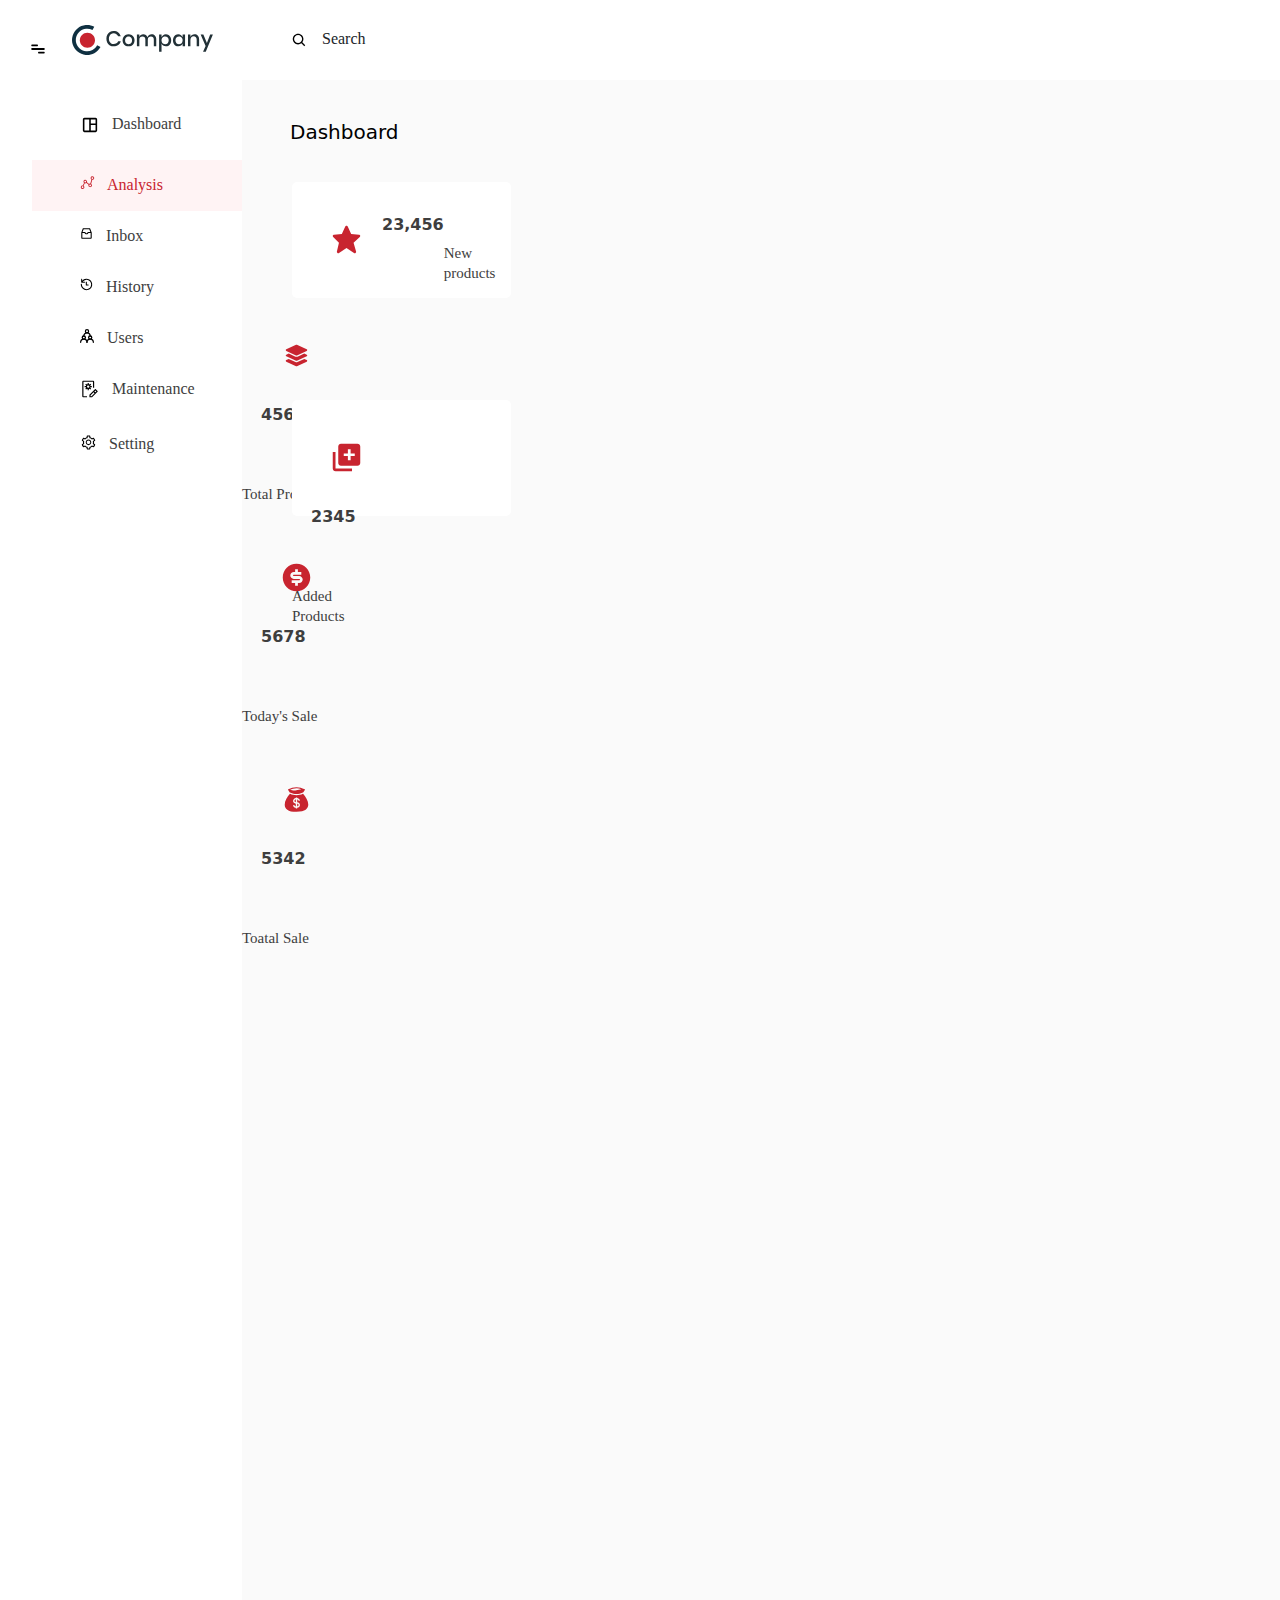
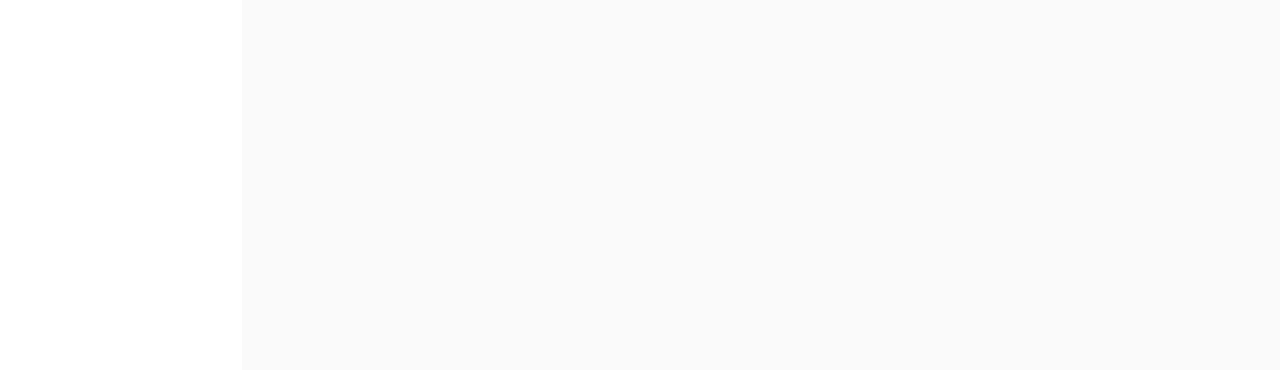
==== dashboard.html @ 7a3f30d1 "v2" ====
<!DOCTYPE html>
<html lang="en">

<head>
        <meta charset="UTF-8" /> 
        <meta name="viewport" content="width=device-width, initial-scale=1.0" />
    <title></title>

     <link href="./css/dashboard.css" type="text/css" rel="stylesheet" >
     <link rel="stylesheet" href="css/bootstrap.min.css">
    
</head>


<body>
    
   
    <div class="ab">
        <div class="navbar-brand">
            
            <img class="mbar" src="./images/menu-bar.svg" alt="menubar">

            <img class="hlogo" src="./images/header-logo.svg" alt="company logo">
            
            <img class="searicon" src="./images/search-icon.svg">
        
            <p class="search">Search</p>

            <img class="notification" src="./images/notification-icon.svg" alt="notification"> 

            <img class="profile" src="./images/profile.png" alt="profile">

            <p class="profilenm">John Doe</p>

            <img class="downarrow" src="./images/downward-arrow.svg">

        </div>
       
        <div class="s1">
          <ul class="sid">
            <li class="l1">
                <img src="./images/dashboard-default.svg"> <p>Dashboard</p>
            </li>
            
            <li class="l2">
                <img  src="./images/graph-active.svg"> <p>Analysis</p>
            </li>
           
            <li class="l3">
                <img src="./images/inbox-default.svg"> <p>Inbox</p>
            </li>

            <li class="l3">
                <img src="./images/clock-default.svg"> <p>History</p>
            </li>
       
            <li class="l4">
                <img src="./images/user-default.svg"> <p>Users</p>
            </li>

            
            <li class="l5">
                <img src="./images/maintenance-default.svg"> <p>Maintenance</p>
            </li>

            <li class="l6">
                <img src="./images/setting-default.svg"> <p>Setting</p>
            </li>

          </ul>
        </div>
      
            <div class="cont">

                <h5>Dashboard</h5>

             <div class="nprod">
                <img src="./images/star.svg" alt="star" class="im">
                <p class="nume"><b>23,456</b></p>
                <p class="text">New products</p>
            </div>
            <div class="aprod">
                <img src="./images/new-product.svg" alt="new-product" class="im">
                <p class="nume"><b>2345</b></p>
                <p class="text">Added Products</p>
            </div>
            <div class="tprod">
                <img src="./images/total-product.svg" alt="total-product" class="im">
                <p class="nume"><b>456</b></p>
                <p class="text">Total Products</p>
            </div>
            <div class="tday">
                <img src="./images/dollar-filled.svg" alt="dollar-filled" class="im">
                <p class="nume"><b>5678</b></p>
                <p class="text">Today's Sale</p>
            </div>
            <div class="total">
                <img src="./images/money-bag.svg" alt="money-bag" class="im">
                <p class="nume"><b>5342</b></p>
                <p class="text">Toatal Sale</p>
            </div>
                
            </div>
            
             
      
                 
    </div>
 



     
</body>
</html>
---- css/dashboard.css ----
.ab{
    top: 0px;
    left: 0px;
    width: 1560px;
    height: 1970px;
    background: #FAFAFA 0% 0% no-repeat padding-box;
    opacity: 1;
}

.navbar-brand {
    top: 0px;
    left: 0px;
    width: 1560px;
    height: 80px;
    /* UI Properties */
    background: #FFFFFF 0% 0% no-repeat padding-box;
    opacity: 1;
    display: flex;

}

.mbar{
margin-top: 34px;
margin-left: 29px;
width: 18px;
height: 30px;
/* UI Properties */

opacity: 1;
}
.hlogo{
margin-top: 25px;
margin-left: 25px;
width: 142px;
height: 30px;
/* UI Properties */
opacity: 1;
}
.searicon{
margin-top: 32px;
margin-left: 77px;
width: 16px;
height: 16px;
opacity: 1;

}

.search{
margin-top: 28px;
margin-left: 15px;
width: 49px;
height: 21px;
/* UI Properties */
text-align: left;
font: normal normal normal 16px/21px Roboto;
letter-spacing: 0px;

opacity: 1;
flex: 1;
}

.notification{

    margin-top: 28px;
    margin-left: 925px;
    width: 22px;
    height: 21px;
    /* UI Properties */
    
    opacity: 1;

}

.profile{
margin-top: 18px;
margin-left: 53px;
width: 44px;
height: 44px;
background: no-repeat padding-box;
opacity: 1;
}

.profilenm{
margin-top: 28px;
margin-left: 12px;
width: 68px;
height: 21px;
/* UI Properties */
text-align: left;
font: normal normal normal 16px/21px Roboto;
letter-spacing: 0px;
color: #000000;
opacity: 1;
}
.downarrow{
margin-top: 37px;
margin-right: 44px;
width: 15   px;
height: 15px;
/* UI Properties */
opacity: 1;

}
.s1{
    display: flex;
}
.sid{
position: absolute;
top: 80px;
left: 0px;
width: 242px;
height: 1890px;
/* UI Properties */
background: #FFFFFF 0% 0% no-repeat padding-box;
opacity: 1;


}

.l1{
    display: flex;
    margin-bottom: 10px;

}
.l1 img{
margin-top: 35px;
margin-left: 48px;
width: 20px;
height: 20px;

/* UI Properties */
opacity: 1;

}
.l1 p{
    margin-top: 33px;
    margin-left: 12px;
    width: 78px;
    height: 21px;
    text-align: left;
    font: normal normal normal 16px/21px Roboto;
    letter-spacing: 0px;
    color: #3E3E3E;
    opacity: 1;
}
.l2 {
    display:flex;
    background-color: #FFF3F4;
}

.l2 img{

    margin-top: 15px;
    margin-left: 48px;
width: 15px;
height: 15px;
/* UI Properties */
opacity: 1;


}

.l2 p{
position: relative;
margin-top: 14px;
    margin-left: 12px;
height: 21px;
text-align: left;
font: normal normal normal 16px/21px Roboto;
letter-spacing: 0px;
color: #C8242F;
opacity: 1;
flex: left;
}


.l3 {
    display: flex;

}

.l3 img{
margin-top: 15px;
margin-left: 47px;
width: 15px;
height: 15px;

opacity: 1;}

.l3 p{

margin-top: 14px;
margin-left: 12px;
width: 39px;
height: 21px;

text-align: left;
font: normal normal normal 16px/21px Roboto;
letter-spacing: 0px;
color: #3E3E3E;
opacity: 1;

}

.l4{
    display: flex;
}

.l4 img{

margin-top: 15px;
margin-left: 47px;
width: 16px;
height: 16px;
opacity: 1;
}

.l4 p{
 margin-top: 14px;
margin-left: 12px;
width: 51px;
height: 21px;
/* UI Properties */
text-align: left;
font: normal normal normal 16px/21px Roboto;
letter-spacing: 0px;
color: #3E3E3E;
opacity: 1;
}

.l5{
       display: flex;   
}

.l5 img{
    margin-top: 15px;
    margin-left: 48px;
    width: 20px;
    height: 20px;
   
    opacity: 1; 
}

.l5 p{
    margin-top: 14px;
    margin-left: 12px;
width: 100px;
height: 25px;
/* UI Properties */
text-align: left;
font: normal normal normal 16px/21px Roboto;
letter-spacing: 0px;
color: #3E3E3E;
opacity: 1;
}

.l6{
    display: flex;
}

.l6 img{
    margin-top: 15px;
    margin-left: 48px;
width: 17px;
height: 17px;
/* UI Properties */
opacity: 1;
}
.l6 p{
     
    margin-top: 14px;
    margin-left: 12px;
    width: 50px;
    height: 21px;
    text-align: left;
    font: normal normal normal 16px/21px Roboto;
    letter-spacing: 0px;
    color: #3E3E3E;
    opacity: 1;
    

}


.sl{
    
    top: 0px;
    left: 0px;
    width: 1560px;
    height: 1890px;
    /* UI Properties */
    background: #FAFAFA 0% 0% no-repeat padding-box;
    opacity: 1;
   
}

.cont{
    position: absolute;
    margin-left: 242px;
    width: 1318px;
    height: 1890px;

    
}

.cont h5{
   
margin-top: 40px;
margin-left: 48px;
width: 113px;
height: 39px;
/* UI Properties */
text-align: left;
font: normal normal medium 30px/39px Roboto;
letter-spacing: 0px;
color: #000000;
opacity: 1;
position: absolute;
}
.nprod{
display: flex;
margin-top: 102px;
margin-left: 50px;
width: 219px;
height: 116px;
/* UI Properties */
background: #FFFFFF 0% 0% no-repeat padding-box;
border-radius: 5px;
opacity: 1;
}

.im{
margin-top: 41px;
margin-left: 38px;
width: 33px;
height: 33px;
/* UI Properties */
opacity: 1;
}

.nume{
margin-top: 31px;
margin-left: 19px;
width: 77px;
height: 20px;
/* UI Properties */
text-align: left;
font: normal normal medium 25px/33px Roboto;
letter-spacing: 0px;
color: #3E3E3E;
opacity: 1;
}

.text {

    margin-top: 61px;
    
    width: 94px;
height: 20px;
/* UI Properties */
text-align: left;
font: normal normal normal 15px/20px Roboto;
letter-spacing: 0px;
color: #3E3E3E;
opacity: 1;
}

.aprod{

    margin-top: 102px;
    margin-left: 50px;
width: 219px;
height: 116px;
/* UI Properties */
background: #FFFFFF 0% 0% no-repeat padding-box;
border-radius: 5px;
opacity: 1;
position: absolute;

}
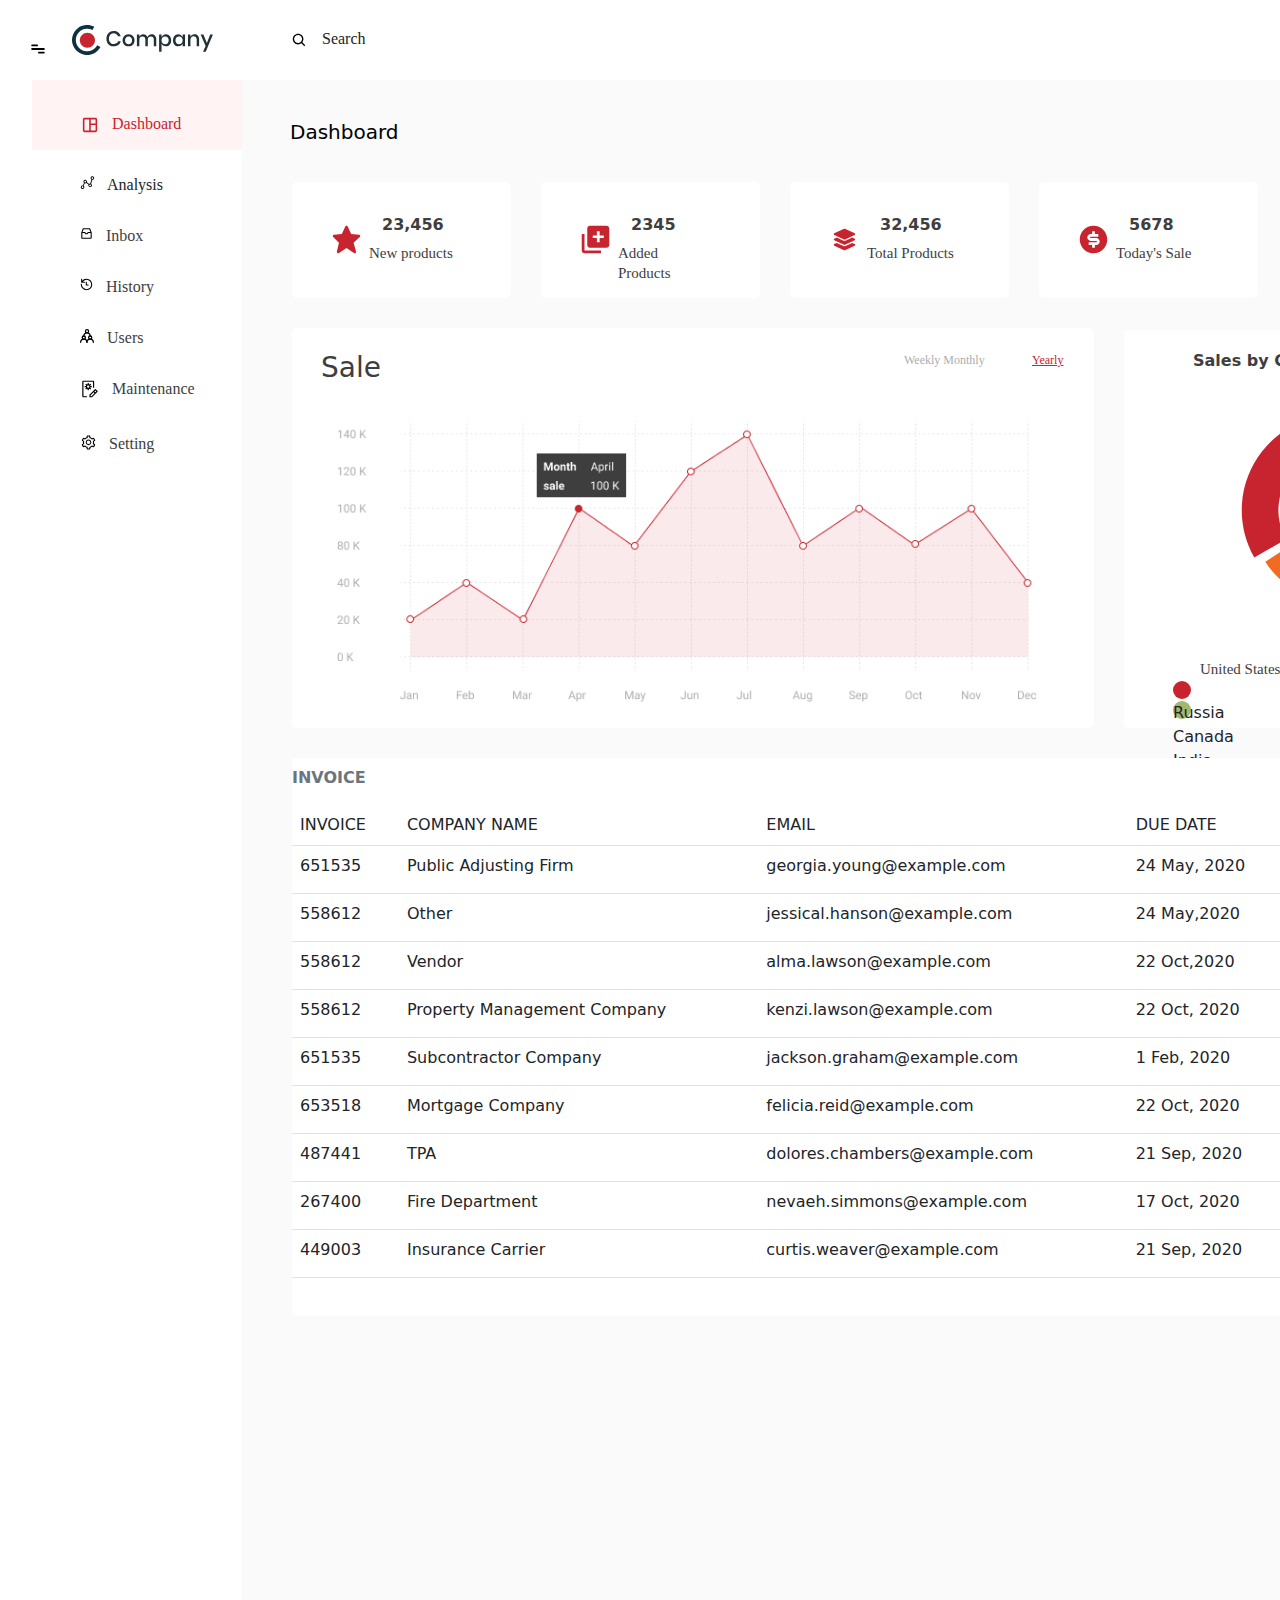
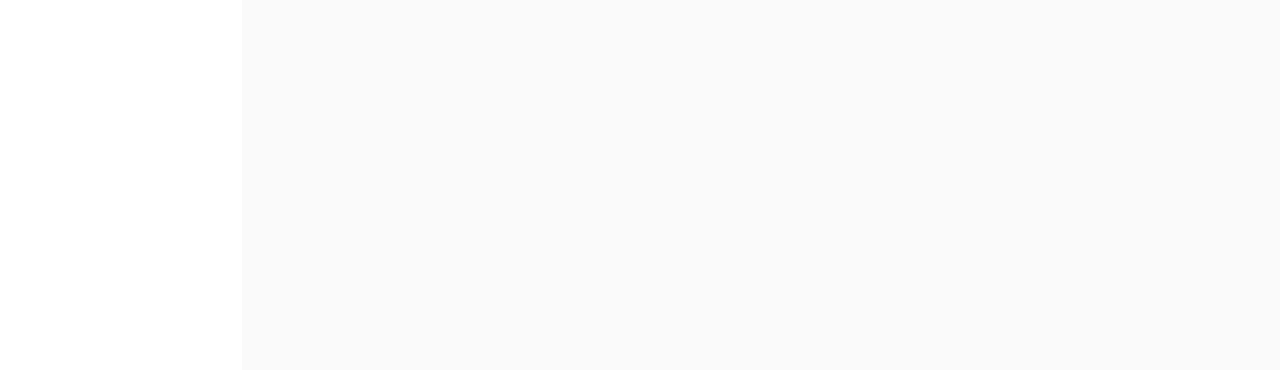
==== commit e98b8d5c: "v3" ====
--- a/dashboard.html
+++ b/dashboard.html
@@ -5,9 +5,9 @@
         <meta charset="UTF-8" /> 
         <meta name="viewport" content="width=device-width, initial-scale=1.0" />
     <title></title>
-
+    <link rel="stylesheet" href="css/bootstrap.min.css">
      <link href="./css/dashboard.css" type="text/css" rel="stylesheet" >
-     <link rel="stylesheet" href="css/bootstrap.min.css">
+     
     
 </head>
 
@@ -39,11 +39,11 @@
         <div class="s1">
           <ul class="sid">
             <li class="l1">
-                <img src="./images/dashboard-default.svg"> <p>Dashboard</p>
+                <img src="./images/dashboard-active.svg"> <p>Dashboard</p>
             </li>
             
             <li class="l2">
-                <img  src="./images/graph-active.svg"> <p>Analysis</p>
+                <img  src="./images/graph-default.svg"> <p>Analysis</p>
             </li>
            
             <li class="l3">
@@ -73,7 +73,7 @@
             <div class="cont">
 
                 <h5>Dashboard</h5>
-
+<div class="flx">
              <div class="nprod">
                 <img src="./images/star.svg" alt="star" class="im">
                 <p class="nume"><b>23,456</b></p>
@@ -84,11 +84,13 @@
                 <p class="nume"><b>2345</b></p>
                 <p class="text">Added Products</p>
             </div>
+           
             <div class="tprod">
                 <img src="./images/total-product.svg" alt="total-product" class="im">
-                <p class="nume"><b>456</b></p>
+                <p class="nume"><b>32,456</b></p>
                 <p class="text">Total Products</p>
             </div>
+            
             <div class="tday">
                 <img src="./images/dollar-filled.svg" alt="dollar-filled" class="im">
                 <p class="nume"><b>5678</b></p>
@@ -96,13 +98,141 @@
             </div>
             <div class="total">
                 <img src="./images/money-bag.svg" alt="money-bag" class="im">
-                <p class="nume"><b>5342</b></p>
+                <p class="nume"><b>33,5342</b></p>
                 <p class="text">Toatal Sale</p>
-            </div>
+            </div> 
                 
-            </div>
-            
-             
+        </div>
+
+        <div class="chart">
+        
+             <div class="chart1">
+                <h3>Sale</h3>
+                <h5>Weekly  Monthly</h5>
+                <h6>Yearly</h6>
+                <img src="./images/data-graph.png">
+            </div>
+                  <div class="chart2">
+                <h6><b>Sales by Country</b></h6>
+                  <div class="impie"> <img src="./images/pie-chart.svg">
+                  </div>
+               
+                
+                     <div class="chart3">
+                            <span class="dotred"></span><div class="us">United States of America</div>
+                             <span class="dotgreen"><div class="cana">Russia</div>
+                                <span class="dotorng"></span><div class="rus">Canada</h6>
+                              <span class="dotyell"><div class="ind">India</div>
+                            
+                    </div>
+                     </div>
+                 
+                   </div>
+        </div>
+
+        <div class="aa">
+
+            <table class="table caption-top  text-nowrap table.responsive">
+                
+         <caption id="abc"><b>INVOICE <h6 class="xy">View All</h6></b></caption>
+           <tr class="t1.me-5">
+             <td scope="col">INVOICE</td>
+             <td scope="col" id="w1" >COMPANY NAME</td>
+             <td scope="col" id="w3">EMAIL</td>
+             <td scope="col">DUE DATE</td>
+             <td scope="col">STATUS</td>
+             <td scope="col">AMOUNT</td>
+           </tr>
+         <tbody >
+           <tr>
+             <td scope="row">651535</td>
+             <td>Public Adjusting Firm</td>
+             <td>georgia.young@example.com</td>
+             <td>24 May, 2020</td>
+             <td><div id="m1">paid</div></td>
+             <td>$47,800</td>
+           </tr>
+           <tr>
+             <td scope="row">558612</td>
+             <td>Other</td>
+             <td>jessical.hanson@example.com</td>
+             <td>24 May,2020</td>
+             <td><div id="m1">paid</div></td>
+             <td>$20,900</td>
+           </tr>
+           <tr>
+             <td scope="row">558612</td>
+             <td>Vendor</td>
+             <td>alma.lawson@example.com</td>
+             <td>22 Oct,2020</td>
+             <td><div id="m1">paid</div></td>
+             <td>$10,570</td>
+           </tr>
+       
+        <tr>
+             <td scope="row">558612</td>
+             <td>Property Management Company</td>
+             <td>kenzi.lawson@example.com</td>
+             <td>22 Oct, 2020</td>
+             <td><div id="m1">paid</div></td>
+             <td>$10,570</td>
+           </tr>
+       
+       
+          <tr>
+             <td scope="row">651535</td>
+             <td>Subcontractor Company</td>
+             <td>jackson.graham@example.com</td>
+             <td>1 Feb, 2020</td>
+             <td><div id="f2">Failed</div></td>
+             <td>$10,200</td>
+           </tr>
+        
+         <tr>
+             <td scope="row">653518</td>
+             <td>Mortgage Company</td>
+             <td>felicia.reid@example.com</td>
+             <td>22 Oct, 2020</td>
+             <td><div id="pd1">Padding</div></td>
+             <td>$12,600</td>
+           </tr>
+       
+       
+           <tr>
+             <td scope="row">487441</td>
+             <td>TPA</td>
+             <td>dolores.chambers@example.com</td>
+             <td>21 Sep, 2020</td>
+             <td><div id="m1">paid</div></td>
+             <td>$11,170</td>
+           </tr>
+       
+           <tr>
+             <td scope="row">267400</td>
+             <td>Fire Department</td>
+             <td>nevaeh.simmons@example.com</td>
+             <td>17 Oct, 2020</td>
+             <td><div id="f2">Failed</div></td></td>
+             <td>$28,000</td>
+           </tr>
+       
+           <tr>
+             <td scope="row">449003</td>
+             <td>Insurance Carrier</td>
+             <td>curtis.weaver@example.com</td>
+             <td>21 Sep, 2020</td>
+             <td><div id="m1">paid</div></td>
+             <td>$10,000</td>
+           </tr>
+       
+         </tbody>
+       </table>
+            
+        </div>
+
+
+            
+ </div>          
       
                  
     </div>
--- a/css/dashboard.css
+++ b/css/dashboard.css
@@ -131,6 +131,9 @@
 /* UI Properties */
 opacity: 1;
 
+}
+.l1{
+    background-color: #FFF3F4;
 }
 .l1 p{
     margin-top: 33px;
@@ -140,12 +143,13 @@
     text-align: left;
     font: normal normal normal 16px/21px Roboto;
     letter-spacing: 0px;
-    color: #3E3E3E;
+    
+    color: #C8242F;
     opacity: 1;
 }
 .l2 {
     display:flex;
-    background-color: #FFF3F4;
+    
 }
 
 .l2 img{
@@ -168,7 +172,7 @@
 text-align: left;
 font: normal normal normal 16px/21px Roboto;
 letter-spacing: 0px;
-color: #C8242F;
+
 opacity: 1;
 flex: left;
 }
@@ -317,6 +321,10 @@
 opacity: 1;
 position: absolute;
 }
+
+.flx{
+    display:flex;
+}
 .nprod{
 display: flex;
 margin-top: 102px;
@@ -329,6 +337,7 @@
 opacity: 1;
 }
 
+
 .im{
 margin-top: 41px;
 margin-left: 38px;
@@ -354,7 +363,7 @@
 .text {
 
     margin-top: 61px;
-    
+    margin-left: -90px;
     width: 94px;
 height: 20px;
 /* UI Properties */
@@ -367,14 +376,304 @@
 
 .aprod{
 
+    display: flex;
     margin-top: 102px;
-    margin-left: 50px;
-width: 219px;
-height: 116px;
+    margin-left: 30px;
+    width: 219px;
+    height: 116px;
+    /* UI Properties */
+    background: #FFFFFF 0% 0% no-repeat padding-box;
+    border-radius: 5px;
+    opacity: 1;
+    }
+
+
+
+
+.tprod
+{
+    
+    display: flex;
+    margin-top: 102px;
+    margin-left: 30px;
+    width: 219px;
+    height: 116px;
+    /* UI Properties */
+    background: #FFFFFF 0% 0% no-repeat padding-box;
+    border-radius: 5px;
+    opacity: 1;
+}
+.tday{
+    display: flex;
+    margin-top: 102px;
+    margin-left: 30px;
+    width: 219px;
+    height: 116px;
+    /* UI Properties */
+    background: #FFFFFF 0% 0% no-repeat padding-box;
+    border-radius: 5px;
+    opacity: 1;
+}
+.total{
+    display: flex;
+    margin-top: 102px;
+    margin-left: 30px;
+    width: 219px;
+    height: 116px;
+    /* UI Properties */
+    background: #FFFFFF 0% 0% no-repeat padding-box;
+    border-radius: 5px;
+    opacity: 1;
+}
+
+.chart{
+    display: flex;
+
+}
+
+.chart1{
+   margin-top: 30px;
+   margin-left: 50px;
+width: 802px;
+height: 400px;
 /* UI Properties */
 background: #FFFFFF 0% 0% no-repeat padding-box;
 border-radius: 5px;
 opacity: 1;
-position: absolute;
-
+}
+
+.chart1 img{
+    margin-top: 45px;
+    margin-left: 45px;
+    width: 700px;
+    height: 250pxpx;
+    opacity: 1;
+
+}
+.chart h3{
+    margin-top: 23px;
+    margin-left: 29px;
+    width: 43px;
+    height: 29px;
+    /* UI Properties */
+    text-align: left;
+    font: normal normal medium 22px/29px Roboto;
+    letter-spacing: 0px;
+    color: #3E3E3E;
+    opacity: 1;
+    position: absolute;
+}
+.chart1 h6{
+  
+    position: relative;
+    margin-top: 24px;
+margin-left:740px;
+width: 33px;
+height: 16px;
+/* UI Properties */
+text-align: left;
+font: normal normal normal 12px/16px Roboto;
+letter-spacing: 0px;
+color: #C8242F;
+text-decoration: underline #C8242F;
+padding-bottom: 2px;
+opacity: 1;
+}
+
+.chart h5{
+    margin-top: 24px;
+    margin-left:612px;
+width: 108px;
+height: 16px;
+/* UI Properties */
+text-align: left;
+font: normal normal normal 12px/16px Roboto;
+letter-spacing: 0px;
+color: #ADADAD;
+opacity: 1;
+}
+
+.chart2{
+    margin-top: 32px;
+margin-left: 30px;
+width: 385px;
+height: 398px;
+/* UI Properties */
+background: #FFFFFF 0% 0% no-repeat padding-box;
+border-radius: 5px;
+opacity: 1;
+}
+.chart2 h6{
+    position: relative;
+    margin-top:21px;
+    margin-left: 69px;
+width: 165px;
+height: 29px;
+/* UI Properties */
+text-align: left;
+font: normal normal medium 22px/29px Roboto;
+letter-spacing: 0px;
+color: #3E3E3E;
+opacity: 1;
+
+}
+.impie img{
+    align-items: center;
+    margin-left: 100px;
+    width: 230px;
+    height: 250px;
+    opacity: 1;
+
+}
+
+
+.dotred {
+    position: absolute;
+    margin-top: 22px;
+    margin-left: 49px;
+     width: 18px;
+    height: 18px;
+    /* UI Properties */
+    background: #C8242F 0% 0% no-repeat padding-box;
+    border-radius: 50%;
+    opacity: 1;
+    display: inline-block;
+
+}
+
+.dotgreen{
+    position: absolute;
+    margin-top: 22px;
+    margin-left: 49px;
+     width: 18px;
+    height: 18px;
+    
+    background: #A2B86C 0% 0% no-repeat padding-box;
+    border-radius: 50%;
+    opacity: 1;
+    display: inline-block;
+}
+/*
+.dotorng{
+    margin-top: 22px;
+    margin-left: 49px;
+    width: 18px;
+    height: 18px;
+   
+    background: #F16C20 0% 0% no-repeat padding-box;
+    border-radius: 50%;
+    opacity: 1;
+    display: inline-block;
+}
+
+.dotyell{
+    margin-top:22px;
+    margin-left: 49px;
+    width: 18px;
+    height: 18px;
+     UI Properties
+    background: #EBC844 0% 0% no-repeat padding-box;
+    border-radius: 50%;
+    opacity: 1;
+    display: inline-block;
+
+}
+*/
+.us{
+    margin-top:  21px;
+margin-left: 76px;
+width: 166px;
+height: 20px;
+/* UI Properties */
+text-align: left;
+font: normal normal normal 15px/20px Roboto;
+letter-spacing: 0px;
+color: #3E3E3E;
+opacity: 1;
+}
+.ca{
+    margin-top:  21px;
+margin-left: 13px;
+width: 18px;
+height: 18px;
+/* UI Properties */
+background: #A2B86C 0% 0% no-repeat padding-box;
+opacity: 1;
+
+}
+.aa {
+      
+    position: relative;
+    margin-top: 30px;
+    margin-left: 50px;
+    width: 1217px;
+    height: 558px;
+    /* UI Properties */
+    background: #FFFFFF 0% 0% no-repeat padding-box;
+    border-radius: 5px;
+    opacity: 1;
+    
+    }
+  
+
+    
+    .t1 tr{
+    
+    margin-top: 36px;
+    margin-left: 40px;
+    width: 50px;
+    height: 20px;
+    /* UI Properties */
+    text-align: left;
+    font: normal normal normal 15px/20px Roboto;
+    letter-spacing: 1.5px;
+    color: #ADADAD;
+    opacity: 1;
+    }
+    
+    #m1{
+        width: 64px;
+        height: 31px;
+        background: #EBFFEF;
+        background-size: 50px 50px;
+        color: #3CDD5F;
+        border-radius: 5px;
+        opacity: 1;
+    }
+    
+    #f2{
+
+
+    
+    width: 64px;
+    height: 31px;
+    background: #FFF5F5 0% 0% no-repeat padding-box;
+    background-size: 50px 50px;
+    color: #FF4545;
+    border-radius: 5px;
+    opacity: 1;
+    }
+    
+    #pd1{
+    
+
+        width: 64px;
+        height: 31px;
+        background: #F8F8F8 0% 0% no-repeat padding-box;
+        background-size: 50px 50px;
+        color: #BABABA;
+        border-radius: 5px;
+        opacity: 1;
+    }
+.xy{
+   margin-top: -17px;
+   margin-left: 1144px;
+width: 43px;
+height: 16px;
+/* UI Properties */
+text-align: left;
+font: normal normal normal 12px/16px Roboto;
+letter-spacing: 0px;
+color: #C8242F;
+opacity: 1;
 }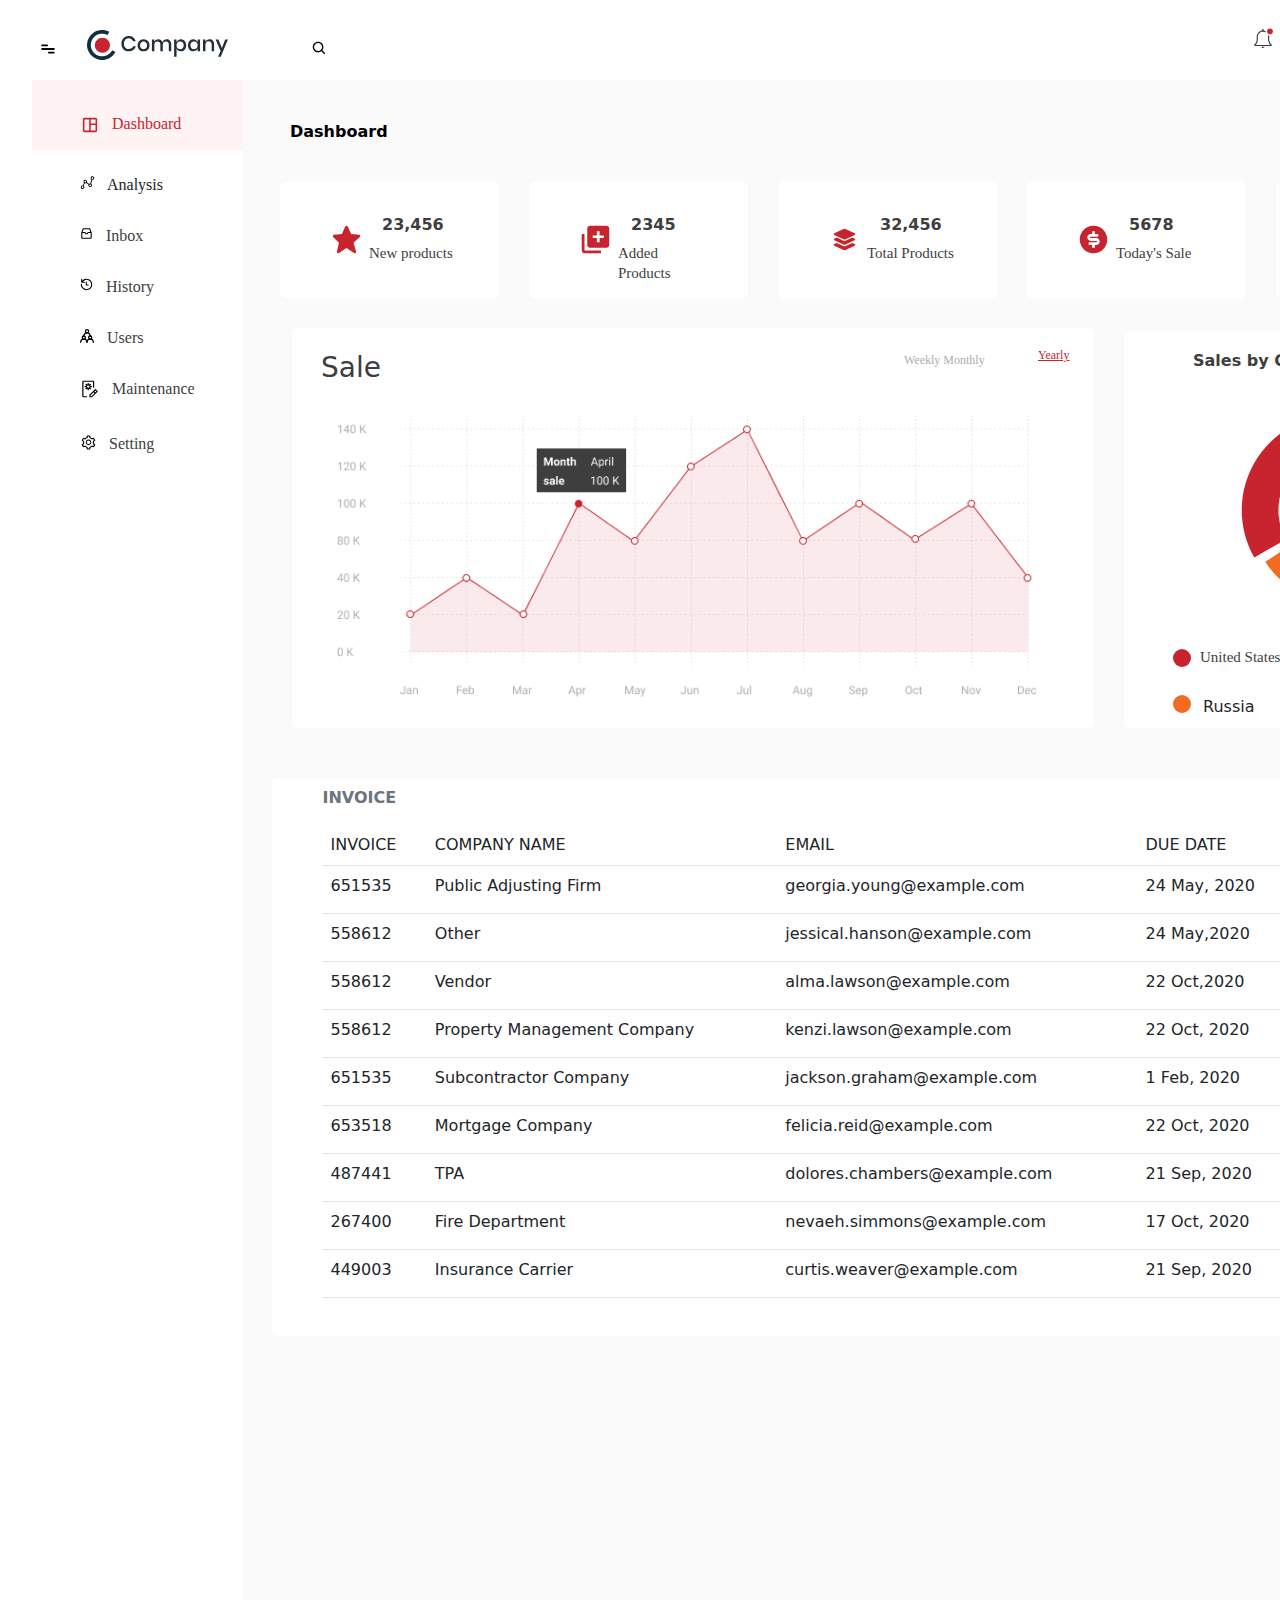
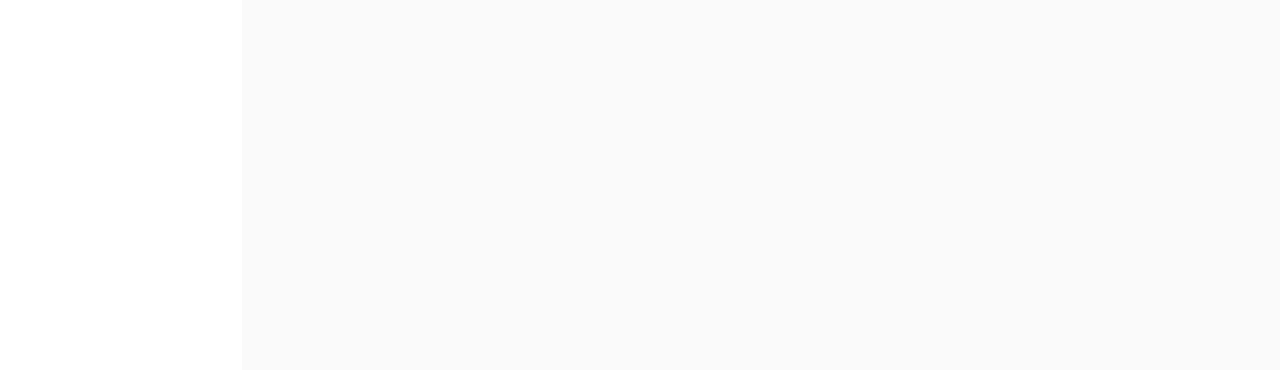
==== commit 325698d5: "v3" ====
--- a/dashboard.html
+++ b/dashboard.html
@@ -5,6 +5,7 @@
         <meta charset="UTF-8" /> 
         <meta name="viewport" content="width=device-width, initial-scale=1.0" />
     <title></title>
+    <link href="https://cdn.jsdelivr.net/npm/bootstrap@5.2.3/dist/css/bootstrap.min.css" rel="stylesheet">
     <link rel="stylesheet" href="css/bootstrap.min.css">
      <link href="./css/dashboard.css" type="text/css" rel="stylesheet" >
      
@@ -15,9 +16,10 @@
 <body>
     
    
-    <div class="ab">
-        <div class="navbar-brand">
-            
+    <div class="ab"  class="flex-container">
+        <div class="navbar-brand navbar-expand-sm">
+            
+          <div class="leftside">
             <img class="mbar" src="./images/menu-bar.svg" alt="menubar">
 
             <img class="hlogo" src="./images/header-logo.svg" alt="company logo">
@@ -25,15 +27,18 @@
             <img class="searicon" src="./images/search-icon.svg">
         
             <p class="search">Search</p>
-
+          </div>
+          
+          <div class="rightside">
             <img class="notification" src="./images/notification-icon.svg" alt="notification"> 
-
+          </div>
+          <div class="user">
             <img class="profile" src="./images/profile.png" alt="profile">
 
             <p class="profilenm">John Doe</p>
-
+              
             <img class="downarrow" src="./images/downward-arrow.svg">
-
+          </div>
         </div>
        
         <div class="s1">
@@ -71,37 +76,42 @@
         </div>
       
             <div class="cont">
-
-                <h5>Dashboard</h5>
-<div class="flx">
+               
+              <div class="Dadhboardtital">
+                <p><b>Dashboard</b></p>
+              </div>
+<div class="flx" class="d-flex justify-content-around mt-3">
+        <div class="row">
              <div class="nprod">
                 <img src="./images/star.svg" alt="star" class="im">
                 <p class="nume"><b>23,456</b></p>
                 <p class="text">New products</p>
             </div>
-            <div class="aprod">
+          
+
+            <div class="aprod" class="column">
                 <img src="./images/new-product.svg" alt="new-product" class="im">
                 <p class="nume"><b>2345</b></p>
                 <p class="text">Added Products</p>
             </div>
            
-            <div class="tprod">
+            <div class="tprod" class="column">
                 <img src="./images/total-product.svg" alt="total-product" class="im">
                 <p class="nume"><b>32,456</b></p>
                 <p class="text">Total Products</p>
             </div>
             
-            <div class="tday">
+            <div class="tday" class="column">
                 <img src="./images/dollar-filled.svg" alt="dollar-filled" class="im">
                 <p class="nume"><b>5678</b></p>
                 <p class="text">Today's Sale</p>
             </div>
-            <div class="total">
+            <div class="total" class="column">
                 <img src="./images/money-bag.svg" alt="money-bag" class="im">
                 <p class="nume"><b>33,5342</b></p>
                 <p class="text">Toatal Sale</p>
             </div> 
-                
+                </div>
         </div>
 
         <div class="chart">
@@ -118,21 +128,23 @@
                   </div>
                
                 
-                     <div class="chart3">
-                            <span class="dotred"></span><div class="us">United States of America</div>
-                             <span class="dotgreen"><div class="cana">Russia</div>
-                                <span class="dotorng"></span><div class="rus">Canada</h6>
-                              <span class="dotyell"><div class="ind">India</div>
+                    
+                      <span class="dot1"></span><p class="k32">United States of America</p>
+                      <span class="dot2"><p class="k33">Canada</p></span>
+                      <span class="dot3"><P class="K34" style="margin-left: 30px;margin-top: px;">Russia</P></span>
+                      <span class="dot4"><p class="k35">India</p></span>
+                             
                             
-                    </div>
+                    
                      </div>
                  
                    </div>
-        </div>
+        
 
         <div class="aa">
-
-            <table class="table caption-top  text-nowrap table.responsive">
+          <div class="table-responsive">
+          <div class="container">
+            <table class="table caption-top  text-nowrap">
                 
          <caption id="abc"><b>INVOICE <h6 class="xy">View All</h6></b></caption>
            <tr class="t1.me-5">
@@ -143,7 +155,7 @@
              <td scope="col">STATUS</td>
              <td scope="col">AMOUNT</td>
            </tr>
-         <tbody >
+         <tbody>
            <tr>
              <td scope="row">651535</td>
              <td>Public Adjusting Firm</td>
@@ -234,10 +246,10 @@
             
  </div>          
       
-                 
+</div> 
+</div>            
     </div>
- 
-
+    
 
 
      
--- a/css/dashboard.css
+++ b/css/dashboard.css
@@ -18,6 +18,37 @@
     display: flex;
 
 }
+@media only screen and (max-width: 540px) {
+    .leftside {
+        margin-left: 1px;
+        margin-right: 1px;
+    }
+
+    .rightside {
+        margin-left: 2px;
+    }
+
+}
+
+@media only screen and (min-width: 540px) {
+    .leftside {
+        margin-left: 10px;
+    }
+
+    .rightside {
+        margin-right: 45px;
+    }
+
+    .profile {
+        margin-left: 53px;
+        margin-right: 12px;
+    }
+
+    .downarrow {
+        margin-left: 15px;
+    }
+
+}
 
 .mbar{
 margin-top: 34px;
@@ -81,8 +112,8 @@
 }
 
 .profilenm{
-margin-top: 28px;
-margin-left: 12px;
+    margin-top: -32px;
+    margin-left: 118px;
 width: 68px;
 height: 21px;
 /* UI Properties */
@@ -93,8 +124,8 @@
 opacity: 1;
 }
 .downarrow{
-margin-top: 37px;
-margin-right: 44px;
+    margin-top: -81px;
+    margin-left: 195px;
 width: 15   px;
 height: 15px;
 /* UI Properties */
@@ -307,7 +338,7 @@
     
 }
 
-.cont h5{
+.Dadhboardtital p{
    
 margin-top: 40px;
 margin-left: 48px;
@@ -324,7 +355,36 @@
 
 .flx{
     display:flex;
-}
+    flex-wrap: wrap;
+    flex: row;
+}
+
+.row {
+    display: flex;
+    flex-wrap: wrap;
+  }
+  
+  /* Create four equal columns */
+  .column {
+    flex: 25%;
+    padding: 20px;
+  }
+  
+  /* On screens that are 992px wide or less, go from four columns to two columns */
+  @media screen and (max-width: 992px) {
+    .column {
+      flex: 50%;
+     
+    }
+  }
+  
+  /* On screens that are 600px wide or less, make the columns stack on top of each other instead of next to each other */
+  @media screen and (max-width: 600px) {
+    .row {
+      flex-direction: column;
+      margin-top: 10px;
+    }
+  }
 .nprod{
 display: flex;
 margin-top: 102px;
@@ -428,9 +488,15 @@
 
 .chart{
     display: flex;
-
-}
-
+    flex-wrap: wrap;
+
+}
+@media (max-width: 800px) {
+    .chart {
+      flex-direction: column;
+      align-items: center;
+    }
+  }
 .chart1{
    margin-top: 30px;
    margin-left: 50px;
@@ -465,9 +531,9 @@
 }
 .chart1 h6{
   
-    position: relative;
-    margin-top: 24px;
-margin-left:740px;
+    
+    margin-top: -29px;
+    margin-left: 746px;
 width: 33px;
 height: 16px;
 /* UI Properties */
@@ -525,87 +591,107 @@
     opacity: 1;
 
 }
-
-
-.dotred {
-    position: absolute;
-    margin-top: 22px;
-    margin-left: 49px;
-     width: 18px;
-    height: 18px;
-    /* UI Properties */
-    background: #C8242F 0% 0% no-repeat padding-box;
-    border-radius: 50%;
-    opacity: 1;
-    display: inline-block;
-
-}
-
-.dotgreen{
-    position: absolute;
-    margin-top: 22px;
-    margin-left: 49px;
-     width: 18px;
-    height: 18px;
-    
-    background: #A2B86C 0% 0% no-repeat padding-box;
-    border-radius: 50%;
-    opacity: 1;
-    display: inline-block;
-}
-/*
-.dotorng{
-    margin-top: 22px;
-    margin-left: 49px;
+.dot1{
+    display: block;
+    position: relative;
+    top: 11px;
+    left: 49px;
     width: 18px;
-    height: 18px;
-   
-    background: #F16C20 0% 0% no-repeat padding-box;
-    border-radius: 50%;
-    opacity: 1;
-    display: inline-block;
-}
-
-.dotyell{
-    margin-top:22px;
-    margin-left: 49px;
-    width: 18px;
-    height: 18px;
-     UI Properties
-    background: #EBC844 0% 0% no-repeat padding-box;
-    border-radius: 50%;
-    opacity: 1;
-    display: inline-block;
-
-}
-*/
-.us{
-    margin-top:  21px;
-margin-left: 76px;
-width: 166px;
+height: 18px;
+background: #C8242F 0% 0% no-repeat padding-box;
+opacity: 1;
+border-radius: 50%;
+}
+.k32{
+    position: relative;
+    left: 76px;
+    top: -9px;
+    width: 166px;
 height: 20px;
-/* UI Properties */
 text-align: left;
 font: normal normal normal 15px/20px Roboto;
 letter-spacing: 0px;
 color: #3E3E3E;
 opacity: 1;
-}
-.ca{
-    margin-top:  21px;
-margin-left: 13px;
+font-size: 15px;
+}
+.dot2{
+display: block;
+position: relative;
+left: 268px;
+bottom: 47px;
 width: 18px;
 height: 18px;
-/* UI Properties */
 background: #A2B86C 0% 0% no-repeat padding-box;
 opacity: 1;
-
-}
+border-radius: 50%;
+}
+.k33{
+    position: relative;
+    left: 27px;
+    width: 51px;
+height: 20px;
+text-align: left;
+font: normal normal normal 15px/20px Roboto;
+letter-spacing: 0px;
+color: #3E3E3E;
+opacity: 1;
+font-size: 15px;
+}
+.dot3{
+    display: block;
+    position: relative;
+    margin-top: -15px;
+    left: 49px;
+    width: 18px;
+height: 18px;
+background: #F16C20 0% 0% no-repeat padding-box;
+opacity: 1;
+border-radius: 50%;
+}
+.k34{
+    position: relative;
+    left: 27px;
+    width: 45px;
+    margin-left: 30px;
+    margin-top: 6px;
+height: 20px;
+text-align: left;
+font: normal normal normal 15px/20px Roboto;
+letter-spacing: 0px;
+color: #3E3E3E;
+opacity: 1;
+font-size: 15px;
+}
+.dot4{
+    display: block;
+    position: relative;
+    left: 268px;
+    bottom: 17px;
+    width: 18px;
+height: 18px;
+background: #EBC844 0% 0% no-repeat padding-box;
+opacity: 1;
+border-radius: 50%;
+}
+
+.k35{
+    position: relative;
+    left: 27px;
+    width: 33px;
+height: 20px;
+text-align: left;
+font: normal normal normal 15px/20px Roboto;
+letter-spacing: 0px;
+color: #3E3E3E;
+opacity: 1;
+font-size: 15px;
+}
+
+
 .aa {
-      
-    position: relative;
-    margin-top: 30px;
-    margin-left: 50px;
+    margin-top: 50px;
+    margin-left: 30px;
     width: 1217px;
     height: 558px;
     /* UI Properties */
@@ -614,10 +700,8 @@
     opacity: 1;
     
     }
-  
-
-    
-    .t1 tr{
+
+.t1 tr{
     
     margin-top: 36px;
     margin-left: 40px;
